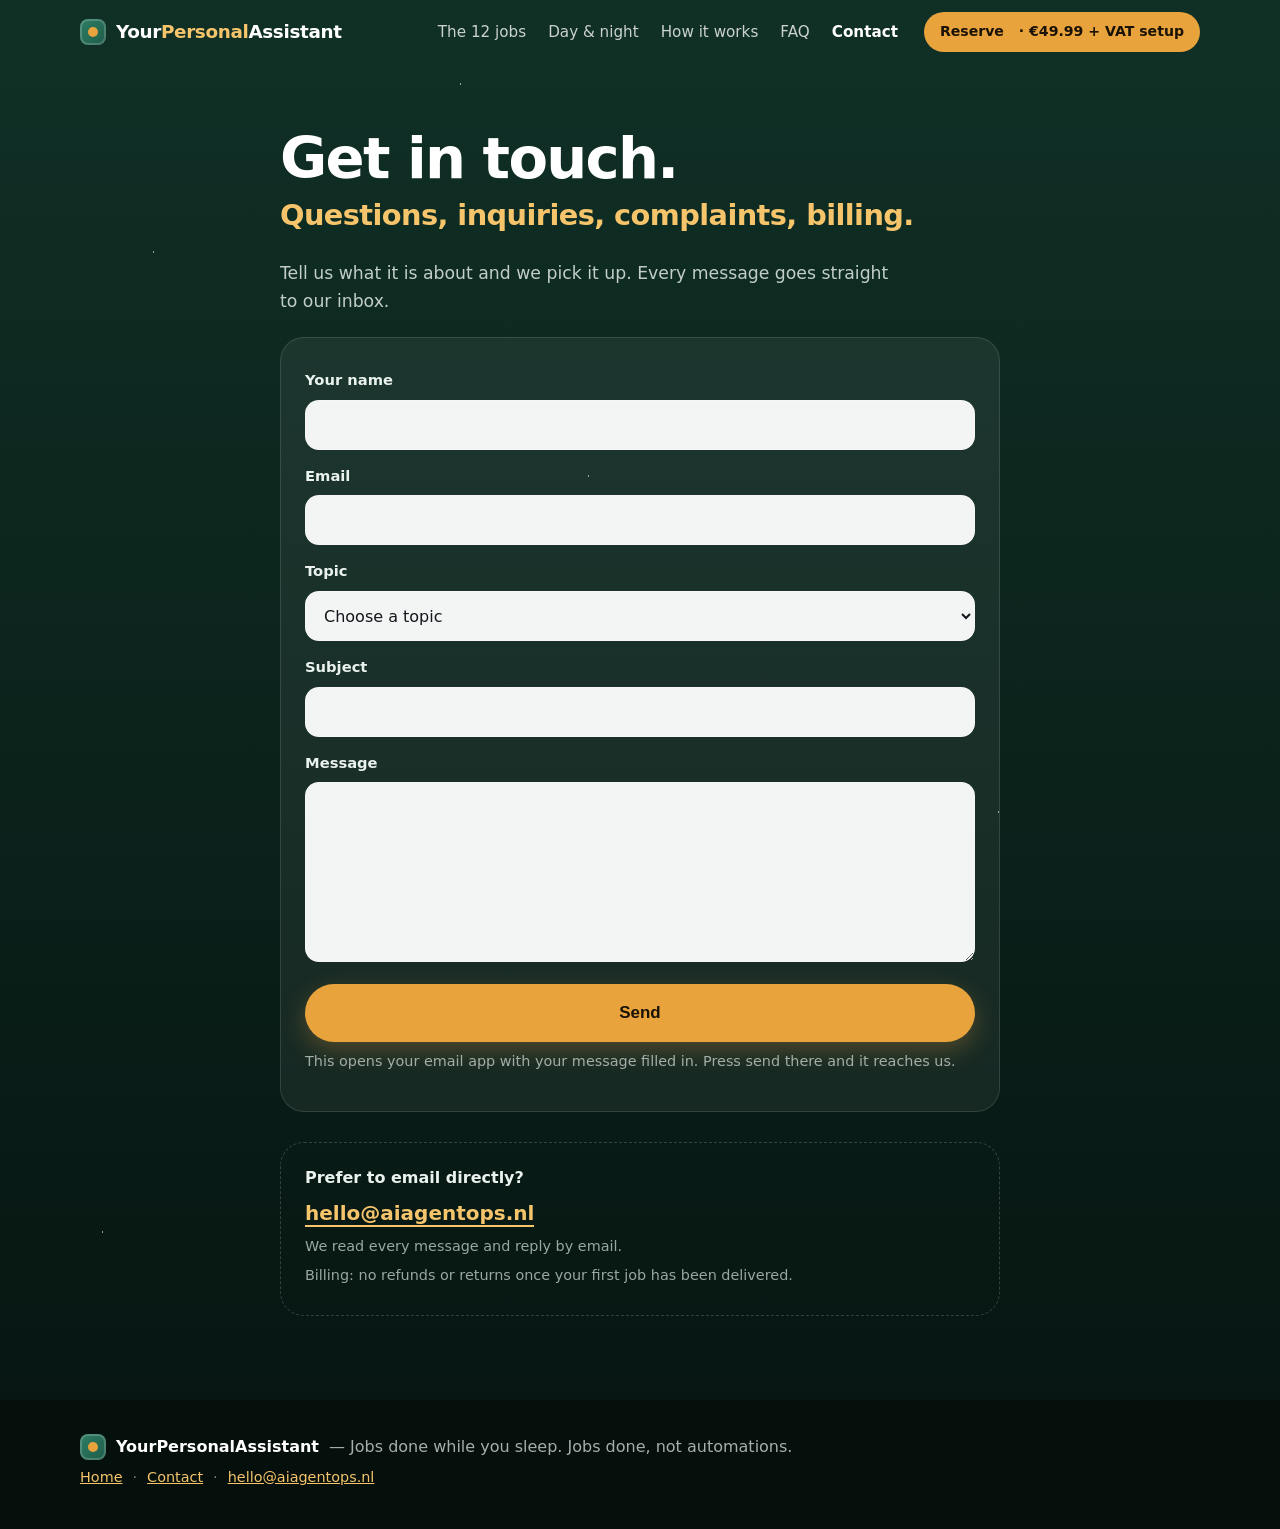
==== contact.html @ ecfe159b "v6: contact page" ====
<!doctype html>
<html lang="en">
<head>
<meta charset="utf-8">
<meta name="viewport" content="width=device-width, initial-scale=1, viewport-fit=cover">
<title>Contact — YourPersonalAssistant</title>
<meta name="description" content="Contact Your Personal Assistant: questions, inquiries, complaints or billing. Send us a message or email hello@aiagentops.nl.">
<meta name="theme-color" content="#0b1f19">
<meta property="og:type" content="website">
<meta property="og:url" content="https://myownagent.aiagentops.nl/contact">
<meta property="og:title" content="Contact — YourPersonalAssistant">
<meta property="og:description" content="Questions, inquiries, complaints or billing: send us a message and we reply by email.">
<meta property="og:image" content="https://myownagent.aiagentops.nl/og.png">
<meta property="og:image:width" content="1200">
<meta property="og:image:height" content="630">
<meta name="twitter:card" content="summary_large_image">
<meta name="twitter:title" content="Contact — YourPersonalAssistant">
<meta name="twitter:image" content="https://myownagent.aiagentops.nl/og.png">
<link rel="icon" href="data:image/svg+xml,%3Csvg xmlns='http://www.w3.org/2000/svg' viewBox='0 0 32 32'%3E%3Crect width='32' height='32' rx='9' fill='%231f5c4a'/%3E%3Ccircle cx='16' cy='16' r='6' fill='%23e8a33d'/%3E%3C/svg%3E">
<link rel="stylesheet" href="styles.css">
</head>
<body class="page-contact">
<a class="skip" href="#main">Skip to content</a>
<header class="nav solid" id="nav">
  <div class="wrap nav-in">
    <a class="logo" href="/" aria-label="YourPersonalAssistant home"><span class="mark" aria-hidden="true"></span><span class="wm">Your<span class="wm-p">Personal</span>Assistant</span></a>
    <nav aria-label="Sections">
      <a href="/#does">The 12 jobs</a>
      <a href="/#day">Day &amp; night</a>
      <a href="/#how">How it works</a>
      <a href="/#faq">FAQ</a>
      <a href="/contact" aria-current="page">Contact</a>
    </nav>
    <a class="btn btn-sm" href="/#join">Reserve<span class="long">&nbsp;· €49.99 + VAT setup</span></a>
  </div>
</header>

<main id="main">
<section id="contact" class="sec join contact-sec">
  <div class="stars" aria-hidden="true"></div>
  <div class="wrap narrow">
    <h1 class="reveal">Get in touch.<br><span>Questions, inquiries, complaints, billing.</span></h1>
    <p class="lead-c reveal">Tell us what it is about and we pick it up. Every message goes straight to our inbox.</p>
    <form id="cf" class="form reveal" action="mailto:hello@aiagentops.nl" method="post" enctype="text/plain" novalidate>
      <label for="c-name">Your name</label>
      <input id="c-name" name="name" autocomplete="name" required aria-describedby="e-name">
      <p class="err" id="e-name" role="alert"></p>
      <label for="c-mail">Email</label>
      <input id="c-mail" name="email" type="email" autocomplete="email" inputmode="email" required aria-describedby="e-mail">
      <p class="err" id="e-mail" role="alert"></p>
      <label for="c-topic">Topic</label>
      <select id="c-topic" name="topic" required aria-describedby="e-topic">
        <option value="">Choose a topic</option>
        <option>Question</option>
        <option>Inquiry</option>
        <option>Complaint</option>
        <option>Billing</option>
        <option>Other</option>
      </select>
      <p class="err" id="e-topic" role="alert"></p>
      <label for="c-subj">Subject</label>
      <input id="c-subj" name="subject" maxlength="120" required aria-describedby="e-subj">
      <p class="err" id="e-subj" role="alert"></p>
      <label for="c-msg">Message</label>
      <textarea id="c-msg" name="message" rows="6" required aria-describedby="e-msg"></textarea>
      <p class="err" id="e-msg" role="alert"></p>
      <button class="btn btn-big" type="submit">Send</button>
      <p class="small">This opens your email app with your message filled in. Press send there and it reaches us.</p>
    </form>
    <div class="direct reveal">
      <p><strong>Prefer to email directly?</strong></p>
      <p class="direct-mail"><a href="mailto:hello@aiagentops.nl">hello@aiagentops.nl</a></p>
      <p class="small">We read every message and reply by email.</p>
      <p class="small">Billing: no refunds or returns once your first job has been delivered.</p>
    </div>
  </div>
</section>
</main>

<footer class="foot">
  <div class="wrap foot-in">
    <p><span class="mark" aria-hidden="true"></span><strong>YourPersonalAssistant</strong> — Jobs done while you sleep. Jobs done, not automations.</p>
    <p class="small"><a href="/">Home</a> · <a href="/contact">Contact</a> · <a href="mailto:hello@aiagentops.nl">hello@aiagentops.nl</a></p>
  </div>
</footer>
<script src="script.js"></script>
<script src="contact.js"></script>
</body>
</html>
---- styles.css ----
:root{
  --night:#0b1f19; --night2:#103026; --ink:#14161c; --ink2:#454b57; --mut:#6b7280; --bg:#fbfaf7; --card:#fff; --line:#e7e3da;
  --brand:#1f5c4a; --brand2:#2f7d64; --wa:#25d366; --accent:#e8a33d; --accent2:#f5c46b; --alt:#f3f0e8;
  --r:20px; --sh:0 1px 2px rgba(20,22,28,.05),0 10px 30px rgba(20,22,28,.08);
}
*{box-sizing:border-box}
html{scroll-behavior:smooth;-webkit-text-size-adjust:100%}
body{margin:0;font:16px/1.6 ui-sans-serif,system-ui,-apple-system,"Segoe UI",Roboto,"Helvetica Neue",Arial,sans-serif;color:var(--ink);background:var(--bg);overflow-x:hidden}
h1,h2,h3{line-height:1.08;letter-spacing:-.03em;margin:0 0 .5em}
h2{font-size:clamp(1.9rem,6vw,3.4rem);font-weight:850;max-width:20ch}
h3{font-size:1.15rem;font-weight:750;letter-spacing:-.01em}
p{margin:0 0 1em}
a{color:var(--brand)}
:focus-visible{outline:3px solid var(--accent);outline-offset:3px;border-radius:6px}
.wrap{max-width:1160px;margin:0 auto;padding:0 20px}
.narrow{max-width:760px}
.skip{position:absolute;left:-999px;top:0;background:var(--ink);color:#fff;padding:8px 12px;z-index:99}
.skip:focus{left:8px;top:8px}

/* nav */
.nav{position:fixed;inset:0 0 auto 0;z-index:30;transition:background .3s,border-color .3s;border-bottom:1px solid transparent}
.nav.solid{background:rgba(11,31,25,.88);backdrop-filter:saturate(1.4) blur(12px);border-bottom-color:rgba(255,255,255,.08)}
.nav-in{display:flex;align-items:center;gap:16px;height:64px}
.logo{display:flex;align-items:center;gap:10px;font-weight:850;font-size:1.15rem;color:#fff;text-decoration:none;letter-spacing:-.02em}
.mark{display:inline-block;width:26px;height:26px;border-radius:8px;background:linear-gradient(135deg,var(--brand2),var(--brand));position:relative;box-shadow:inset 0 0 0 2px rgba(255,255,255,.18);flex:none}
.mark::after{content:"";position:absolute;inset:8px;border-radius:50%;background:var(--accent)}
.nav nav{display:none;margin-left:auto;gap:22px}
.nav nav a{color:rgba(255,255,255,.78);text-decoration:none;font-size:.95rem}
.nav nav a:hover{color:#fff}
.nav .btn-sm{margin-left:auto}
@media(min-width:900px){.nav nav{display:flex}.nav .btn-sm{margin-left:10px}}

/* buttons */
.btn{display:inline-flex;align-items:center;justify-content:center;gap:10px;min-height:50px;padding:0 24px;border-radius:999px;background:var(--accent);color:#1b1206;font-weight:800;text-decoration:none;border:0;font-size:1rem;cursor:pointer;transition:transform .15s,box-shadow .2s,background .2s;box-shadow:0 8px 24px rgba(232,163,61,.28)}
.btn:hover{background:var(--accent2);transform:translateY(-2px)}
.btn-big{min-height:58px;padding:0 30px;font-size:1.06rem}
.btn-sm{min-height:40px;padding:0 16px;font-size:.88rem;box-shadow:none;white-space:nowrap}
.btn-ghost{background:transparent;color:#fff;box-shadow:inset 0 0 0 1.5px rgba(255,255,255,.55)}
.btn-ghost:hover{background:rgba(255,255,255,.1)}
.play{width:0;height:0;border-left:10px solid currentColor;border-top:6px solid transparent;border-bottom:6px solid transparent}

/* hero */
.hero{position:relative;overflow:hidden;color:#eaf2ee;padding:108px 0 70px;min-height:100svh;display:flex;align-items:center;
  background:radial-gradient(900px 600px at 80% 10%,rgba(37,211,102,.16),transparent 60%),radial-gradient(800px 500px at 0% 100%,rgba(232,163,61,.14),transparent 60%),linear-gradient(180deg,#071612 0%,var(--night) 55%,var(--night2) 100%)}
.stars{position:absolute;inset:0;pointer-events:none;opacity:.55;
  background-image:radial-gradient(1.4px 1.4px at 12% 18%,#fff 50%,transparent 51%),radial-gradient(1px 1px at 28% 72%,#fff 50%,transparent 51%),radial-gradient(1.2px 1.2px at 46% 34%,#fff 50%,transparent 51%),radial-gradient(1px 1px at 63% 12%,#fff 50%,transparent 51%),radial-gradient(1.5px 1.5px at 78% 58%,#fff 50%,transparent 51%),radial-gradient(1px 1px at 90% 26%,#fff 50%,transparent 51%),radial-gradient(1.2px 1.2px at 8% 88%,#fff 50%,transparent 51%),radial-gradient(1px 1px at 55% 90%,#fff 50%,transparent 51%),radial-gradient(1.3px 1.3px at 36% 6%,#fff 50%,transparent 51%),radial-gradient(1px 1px at 70% 82%,#fff 50%,transparent 51%);
  animation:twinkle 6s ease-in-out infinite alternate}
@keyframes twinkle{from{opacity:.35}to{opacity:.7}}
.hero-in{position:relative;display:grid;gap:44px;align-items:center;width:100%}
@media(min-width:960px){.hero-in{grid-template-columns:1.15fr .85fr;gap:56px}}
.eyebrow{display:inline-flex;align-items:center;gap:10px;font-size:.82rem;font-weight:700;letter-spacing:.12em;text-transform:uppercase;color:var(--accent2);margin-bottom:18px}
.pulse{width:9px;height:9px;border-radius:50%;background:var(--wa);box-shadow:0 0 0 0 rgba(37,211,102,.6);animation:pulse 2s infinite}
@keyframes pulse{0%{box-shadow:0 0 0 0 rgba(37,211,102,.6)}70%{box-shadow:0 0 0 12px rgba(37,211,102,0)}100%{box-shadow:0 0 0 0 rgba(37,211,102,0)}}
.hero h1{font-size:clamp(2.4rem,8.4vw,4.4rem);font-weight:900;color:#fff;max-width:15ch;margin-bottom:22px}
.nav .btn-sm .long{display:none}@media(min-width:560px){.nav .btn-sm .long{display:inline}}
.hl{color:var(--wa)}
.hl2{color:var(--accent2);font-style:italic}
.lede{font-size:clamp(1.05rem,2.4vw,1.25rem);color:rgba(234,242,238,.86);max-width:44ch}
.cta-row{display:flex;flex-wrap:wrap;gap:12px;margin:26px 0 14px}
.fine{font-size:.9rem;color:rgba(234,242,238,.62)}
.scroll-cue{position:absolute;left:50%;bottom:18px;transform:translateX(-50%);width:26px;height:42px;border-radius:14px;border:2px solid rgba(255,255,255,.4)}
.scroll-cue span{position:absolute;left:50%;top:8px;width:4px;height:8px;margin-left:-2px;border-radius:2px;background:#fff;animation:cue 1.8s infinite}
@keyframes cue{0%{opacity:0;transform:translateY(0)}40%{opacity:1}100%{opacity:0;transform:translateY(12px)}}
@media(max-width:959px){.scroll-cue{display:none}}

/* phone */
.hero-phone{display:flex;flex-direction:column;align-items:center}
.phone{position:relative;width:min(340px,88vw);border-radius:44px;padding:14px;background:linear-gradient(160deg,#1d2a26,#0d1512);box-shadow:0 30px 80px rgba(0,0,0,.55),inset 0 0 0 1.5px rgba(255,255,255,.12);transform:rotate(-2deg)}
.notch{position:absolute;top:22px;left:50%;width:90px;height:22px;margin-left:-45px;border-radius:12px;background:#05090a;z-index:2}
.ph-head{display:flex;align-items:center;gap:10px;padding:44px 14px 12px;background:#0f3b30;border-radius:32px 32px 0 0;color:#fff}
.av{width:34px;height:34px;border-radius:50%;background:linear-gradient(135deg,var(--brand2),var(--brand));position:relative;flex:none}
.av::after{content:"";position:absolute;inset:11px;border-radius:50%;background:var(--accent)}
.who{display:flex;flex-direction:column;line-height:1.2;font-size:.95rem}
.who small{color:#9fe3bf;font-size:.75rem}
.ph-time{margin-left:auto;font-size:.75rem;color:rgba(255,255,255,.7)}
.chat{height:380px;overflow:hidden;display:flex;flex-direction:column;gap:8px;padding:14px 12px;background:#e9e2d6;background-image:radial-gradient(rgba(0,0,0,.035) 1px,transparent 1px);background-size:14px 14px}
.day-chip{align-self:center;font-size:.7rem;background:#fff;color:#55606a;border-radius:8px;padding:2px 10px;box-shadow:0 1px 1px rgba(0,0,0,.08)}
.msg{max-width:86%;padding:8px 11px;border-radius:12px;font-size:.86rem;line-height:1.42;color:#111b21;box-shadow:0 1px 1px rgba(0,0,0,.1)}
.msg.in{align-self:flex-start;background:#fff;border-top-left-radius:4px}
.msg.out{align-self:flex-end;background:#d9fdd3;border-top-right-radius:4px}
.typing{align-self:flex-start;background:#fff;border-radius:12px;padding:10px 12px;display:flex;gap:4px}
.typing i{width:6px;height:6px;border-radius:50%;background:#8a949b;animation:dot 1s infinite}
.typing i:nth-child(2){animation-delay:.15s}.typing i:nth-child(3){animation-delay:.3s}
@keyframes dot{0%,100%{opacity:.3;transform:translateY(0)}50%{opacity:1;transform:translateY(-3px)}}
.js [data-s]{opacity:0;transform:translateY(8px) scale(.98);transition:opacity .35s,transform .35s}
.js [data-s].on{opacity:1;transform:none}
.js .typing[data-s]:not(.on){display:none}
.ph-bar{display:flex;align-items:center;gap:10px;padding:10px 12px 16px;background:#f0ebe3;border-radius:0 0 32px 32px}
.ph-bar span{flex:1;background:#fff;border-radius:20px;padding:7px 14px;font-size:.8rem;color:#8a949b}
.ph-bar i{width:34px;height:34px;border-radius:50%;background:var(--wa)}
.dram{margin-top:16px;font-size:.78rem;letter-spacing:.06em;text-transform:uppercase;color:rgba(234,242,238,.55)}

/* sections */
.sec{padding:84px 0}
.kicker{font-size:.8rem;text-transform:uppercase;letter-spacing:.14em;font-weight:800;color:var(--brand2);margin-bottom:10px}
.sub{color:var(--ink2);max-width:60ch;font-size:1.05rem}
.dram-inline{display:inline-block;margin-left:4px;font-size:.78rem;letter-spacing:.06em;text-transform:uppercase;color:var(--mut)}

/* film */
.film{background:var(--night2);color:#eaf2ee;padding-top:64px}
.film .kicker{color:var(--accent2)}
.film h2{color:#fff}
.vid-frame{margin-top:22px;border-radius:24px;overflow:hidden;box-shadow:0 30px 80px rgba(0,0,0,.45);background:#06110d;aspect-ratio:16/9;outline:1px solid rgba(255,255,255,.08)}
.vid-frame video{display:block;width:100%;height:100%;object-fit:cover;background:#06110d}
.note{color:rgba(234,242,238,.6);margin-top:14px;font-size:.92rem}

/* day & night */
.day{background:linear-gradient(180deg,#fff8ea 0%,#fbfaf7 30%,#e8eef4 70%,#0e1d2b 100%);padding-bottom:110px}
.clock{list-style:none;margin:40px 0 0;padding:0;display:grid;gap:18px}
@media(min-width:720px){.clock{grid-template-columns:1fr 1fr}}
@media(min-width:1080px){.clock{grid-template-columns:repeat(4,1fr)}}
.slot{position:relative;border-radius:var(--r);padding:24px 22px 22px;box-shadow:var(--sh);overflow:hidden}
.slot h3{font-size:1.22rem}
.slot p{font-size:.96rem}
.slot .t{display:flex;align-items:center;gap:10px;margin-bottom:12px}
.slot time{font-size:2.2rem;font-weight:900;letter-spacing:-.04em;font-variant-numeric:tabular-nums}
.slot .you{font-size:.82rem;text-transform:uppercase;letter-spacing:.08em;font-weight:700;margin-bottom:8px;opacity:.7}
.bub{margin-top:14px;padding:10px 12px;border-radius:12px;border-top-left-radius:4px;font-size:.9rem;line-height:1.4;background:#fff;color:#111b21;box-shadow:0 1px 2px rgba(0,0,0,.1)}
.s7{background:linear-gradient(160deg,#fff4d9,#ffe2a8);color:#3a2706}
.s13{background:linear-gradient(160deg,#e3f6ff,#bfe3f7);color:#0d2c3d}
.s23{background:linear-gradient(160deg,#4a3a78,#24224a);color:#efeafc}
.s3{background:linear-gradient(160deg,#122238,#060d18);color:#dfe8f5}
.s3 .bub,.s23 .bub{background:#d9fdd3}
.ico{width:30px;height:30px;border-radius:50%;flex:none}
.ico.sun{background:radial-gradient(circle,#ffcf5a 55%,rgba(255,207,90,.25) 56%);box-shadow:0 0 18px #ffcf5a}
.ico.noon{background:#ffdf6e;box-shadow:0 0 0 5px rgba(255,223,110,.35)}
.ico.eve{background:radial-gradient(circle at 35% 35%,#ffd7a1,#e8a33d)}
.ico.moon{background:#e9eef8;box-shadow:inset -9px -3px 0 0 #9aaacb}

/* bands */
.bands .band{padding:96px 0}
.band .num{font-size:.85rem;font-weight:800;letter-spacing:.2em;opacity:.6;margin-bottom:12px}
.band h2{font-size:clamp(2.3rem,8vw,5rem);font-weight:900;max-width:none;margin-bottom:20px}
.band p{font-size:clamp(1.02rem,2.2vw,1.22rem);max-width:52ch;opacity:.86}
.b1{background:#0e1d2b;color:#fff}.b1 h2 span{color:var(--wa)}
.b2{background:var(--accent);color:#1b1206}.b2 h2 span{color:#fff}
.b3{background:#f3f0e8;color:var(--ink)}.b3 h2 span{color:var(--brand2)}
.b4{background:var(--brand);color:#fff}.b4 h2 span{color:var(--accent2)}
@media(min-width:900px){.b2 .wrap,.b4 .wrap{text-align:right}.b2 p,.b4 p,.b2 h2,.b4 h2{margin-left:auto}}

/* does */
.grid{display:grid;gap:16px;margin-top:34px}
@media(min-width:640px){.grid{grid-template-columns:1fr 1fr}}
@media(min-width:1000px){.grid{grid-template-columns:repeat(3,1fr)}}
.card{background:var(--card);border:1px solid var(--line);border-radius:var(--r);padding:24px;box-shadow:var(--sh);transition:transform .2s,box-shadow .2s}
.card:hover{transform:translateY(-4px);box-shadow:0 16px 40px rgba(20,22,28,.12)}
.ci{display:inline-grid;place-items:center;width:48px;height:48px;border-radius:14px;background:#eef4f0;font-size:1.5rem;margin-bottom:14px}
.card p{color:var(--ink2);margin:0}

/* how */
.how{background:var(--alt)}
.steps{list-style:none;margin:34px 0 0;padding:0;display:grid;gap:16px;counter-reset:s}
@media(min-width:800px){.steps{grid-template-columns:repeat(3,1fr)}}
.steps li{background:#fff;border-radius:var(--r);padding:26px;box-shadow:var(--sh)}
.sn{display:inline-grid;place-items:center;width:44px;height:44px;border-radius:50%;background:var(--brand);color:#fff;font-weight:900;margin-bottom:14px}
.steps p{color:var(--ink2);margin:0}

/* price */
.price{background:radial-gradient(700px 400px at 50% 0%,rgba(232,163,61,.18),transparent 70%),var(--bg)}
.tier{max-width:640px;margin:0 auto;text-align:center;background:var(--night);color:#eaf2ee;border-radius:28px;padding:44px 28px;box-shadow:0 30px 80px rgba(11,31,25,.35)}
.tier .kicker{color:var(--accent2)}
.tier h2{color:#fff;margin-left:auto;margin-right:auto}
.amount{font-size:1.1rem;color:rgba(234,242,238,.8);margin:10px 0 22px}
.amount span{display:block;font-size:clamp(3.6rem,13vw,5.4rem);font-weight:900;letter-spacing:-.05em;color:#fff;line-height:1}
.amount em{font-style:normal;font-weight:800;color:var(--accent2)}
.tier ul{list-style:none;padding:0;margin:0 auto 28px;max-width:440px;text-align:left}
.tier li{padding:9px 0 9px 30px;position:relative;border-bottom:1px solid rgba(255,255,255,.08)}
.tier li::before{content:"✓";position:absolute;left:0;color:var(--wa);font-weight:900}

/* faq */
details{border-bottom:1px solid var(--line);padding:16px 0}
summary{cursor:pointer;font-weight:750;font-size:1.06rem;list-style:none;display:flex;justify-content:space-between;gap:16px}
summary::-webkit-details-marker{display:none}
summary::after{content:"+";font-size:1.4rem;line-height:1;color:var(--brand2);transition:transform .2s}
details[open] summary::after{transform:rotate(45deg)}
details p{color:var(--ink2);margin:12px 0 0}

/* join */
.join{position:relative;overflow:hidden;background:linear-gradient(180deg,var(--night2),#071612);color:#eaf2ee}
.join h2{color:#fff;max-width:none}
.join h2 span{display:block;font-size:.55em;color:var(--accent2);font-weight:750;margin-top:10px;letter-spacing:-.02em}
.steps-pay{padding-left:20px;margin:22px 0 10px}
.steps-pay li{margin-bottom:8px}
.small{font-size:.9rem;color:rgba(234,242,238,.65)}
.join a{color:var(--accent2)}
.form{position:relative;display:grid;gap:8px;margin-top:22px;background:rgba(255,255,255,.06);border:1px solid rgba(255,255,255,.12);border-radius:24px;padding:24px}
.form label{font-weight:700;font-size:.92rem;margin-top:6px}
.form input,.form select{width:100%;min-height:50px;border-radius:14px;border:1.5px solid rgba(255,255,255,.2);background:rgba(255,255,255,.95);color:var(--ink);padding:0 14px;font:inherit}
.form input:focus,.form select:focus{border-color:var(--accent);outline:none;box-shadow:0 0 0 3px rgba(232,163,61,.35)}
.form .btn{margin-top:14px;width:100%}

/* footer */
.foot{background:#050f0c;color:rgba(234,242,238,.7);padding:34px 0}
.foot-in p{margin:0 0 6px;display:flex;align-items:center;gap:10px;flex-wrap:wrap}
.foot strong{color:#fff}
.foot .small{color:rgba(234,242,238,.5)}

/* reveal */
.js .reveal{opacity:0;transform:translateY(26px);transition:opacity .7s ease,transform .7s cubic-bezier(.2,.7,.2,1)}
.js .reveal.in{opacity:1;transform:none}
@media(prefers-reduced-motion:reduce){*{animation:none!important;transition:none!important}.js .reveal,.js [data-s]{opacity:1!important;transform:none!important}.js .typing[data-s]{display:none}}

.ci svg{width:26px;height:26px;fill:none;stroke:var(--brand);stroke-width:1.8;stroke-linecap:round;stroke-linejoin:round}
.btn{text-align:center;line-height:1.25}
.btn-big{padding:10px 30px}

/* v2: 12 jobs */
.job{position:relative;display:flex;flex-direction:column;gap:10px}
.job h3{margin:0;font-size:1.15rem}
.jn{font-size:.85rem;font-weight:900;letter-spacing:.12em;color:var(--brand2)}
.job .why{margin-top:auto;padding-top:12px;border-top:1px dashed var(--line);font-size:.9rem;color:var(--mut)}
.job .why b{color:var(--ink);font-weight:750}
.bundles{margin-top:34px;background:var(--alt);border-radius:var(--r);padding:24px 26px}
.bundles h3{margin-bottom:10px}
.bundles ul{margin:0;padding-left:20px;color:var(--ink2)}
.bundles li{margin:6px 0}
.amount em+em{color:var(--accent2)}

/* v3 price hero */
.hero-price{display:inline-flex;flex-wrap:wrap;align-items:baseline;gap:6px 8px;margin:4px 0 12px;padding:10px 18px;border-radius:16px;background:rgba(232,163,61,.12);box-shadow:inset 0 0 0 1.5px rgba(245,196,107,.45);color:rgba(234,242,238,.85);font-size:1rem}
.hero-price b{font-size:1.6rem;font-weight:900;letter-spacing:-.03em;color:#fff}
.hero-price span{font-weight:700;color:var(--accent2)}
.hero-price i{font-style:normal;color:rgba(234,242,238,.5);padding:0 2px}
.tier{max-width:820px}
.pp{display:grid;grid-template-columns:1fr;gap:12px;align-items:center;margin:18px 0 10px}
@media(min-width:640px){.pp{grid-template-columns:1fr auto 1fr}}
.pp-box{background:rgba(255,255,255,.06);border-radius:22px;padding:22px 16px;box-shadow:inset 0 0 0 1px rgba(255,255,255,.12)}
.pp-hl{background:linear-gradient(160deg,rgba(232,163,61,.22),rgba(232,163,61,.08));box-shadow:inset 0 0 0 2px var(--accent2)}
.pp p{margin:0}
.pp-l{font-size:.8rem;text-transform:uppercase;letter-spacing:.14em;font-weight:800;color:rgba(234,242,238,.7)}
.pp-n{font-size:clamp(3.2rem,13vw,4.8rem);font-weight:900;letter-spacing:-.05em;color:#fff;line-height:1.05;margin:6px 0 4px!important}
.pp-n small{font-size:.32em;letter-spacing:0;font-weight:800;color:var(--accent2);margin-left:4px}
.pp-v{font-weight:700;color:var(--accent2)}
.pp-then{font-weight:800;color:rgba(234,242,238,.6);text-transform:uppercase;letter-spacing:.14em;font-size:.8rem}
.pp-sum{font-size:1.15rem;font-weight:800;color:#fff;margin:14px 0 24px}
.pp-cols{display:grid;grid-template-columns:1fr;gap:8px 28px;text-align:left;margin-bottom:26px}
@media(min-width:720px){.pp-cols{grid-template-columns:1fr 1fr}}
.pp-cols h3{color:var(--accent2);font-size:1rem;margin:10px 0 4px}
.pp-cols ul{margin:0;max-width:none}
.hero-price .nw{white-space:nowrap}
@media(max-width:420px){.hero-price{font-size:.9rem;padding:9px 14px}.hero-price b{font-size:1.3rem}}
.tier .btn-big{padding:10px 26px;font-size:1rem}

/* v4 brand: YourPersonalAssistant + tagline */
.wm{white-space:nowrap}
.wm .wm-p{color:var(--accent2)}
.logo{font-size:clamp(.98rem,4.2vw,1.15rem)}
.brandline{display:flex;flex-direction:column;gap:4px;margin:0 0 18px}
.brandline .bl-name{font-weight:900;font-size:clamp(1.5rem,6.6vw,2.3rem);letter-spacing:-.03em;color:#fff;line-height:1.05}
.brandline .bl-tag{font-size:clamp(1.05rem,4.4vw,1.35rem);font-weight:700;font-style:italic;color:var(--wa)}
@media(max-width:380px){.nav .logo .mark{width:22px;height:22px}.nav .logo{gap:7px}}

/* contact page */
.contact-sec{padding-top:128px;min-height:80vh}
.contact-sec h1{color:#fff;font-size:clamp(2.2rem,7vw,3.6rem);font-weight:900}
.contact-sec h1 span{display:block;font-size:.5em;color:var(--accent2);font-weight:750;margin-top:10px;letter-spacing:-.02em}
.lead-c{font-size:1.08rem;color:rgba(234,242,238,.82);max-width:56ch}
.form textarea{width:100%;min-height:150px;border-radius:14px;border:1.5px solid rgba(255,255,255,.2);background:rgba(255,255,255,.95);color:var(--ink);padding:12px 14px;font:inherit;resize:vertical}
.form textarea:focus{border-color:var(--accent);outline:none;box-shadow:0 0 0 3px rgba(232,163,61,.35)}
.form [aria-invalid="true"]{border-color:#ff8a7a;box-shadow:0 0 0 3px rgba(255,138,122,.25)}
.form .err{margin:0;min-height:0;font-size:.86rem;color:#ffb3a8}
.form .err:empty{display:none}
.direct{margin-top:30px;padding:22px 24px;border-radius:24px;border:1px dashed rgba(255,255,255,.18)}
.direct p{margin:0 0 6px}
.direct-mail{font-size:1.25rem;font-weight:800}
.direct-mail a{text-decoration:none;border-bottom:2px solid currentColor}
.foot a{color:var(--accent2)}
.nav nav a[aria-current="page"]{color:#fff;font-weight:700}
.pp-refund{margin-top:4px}
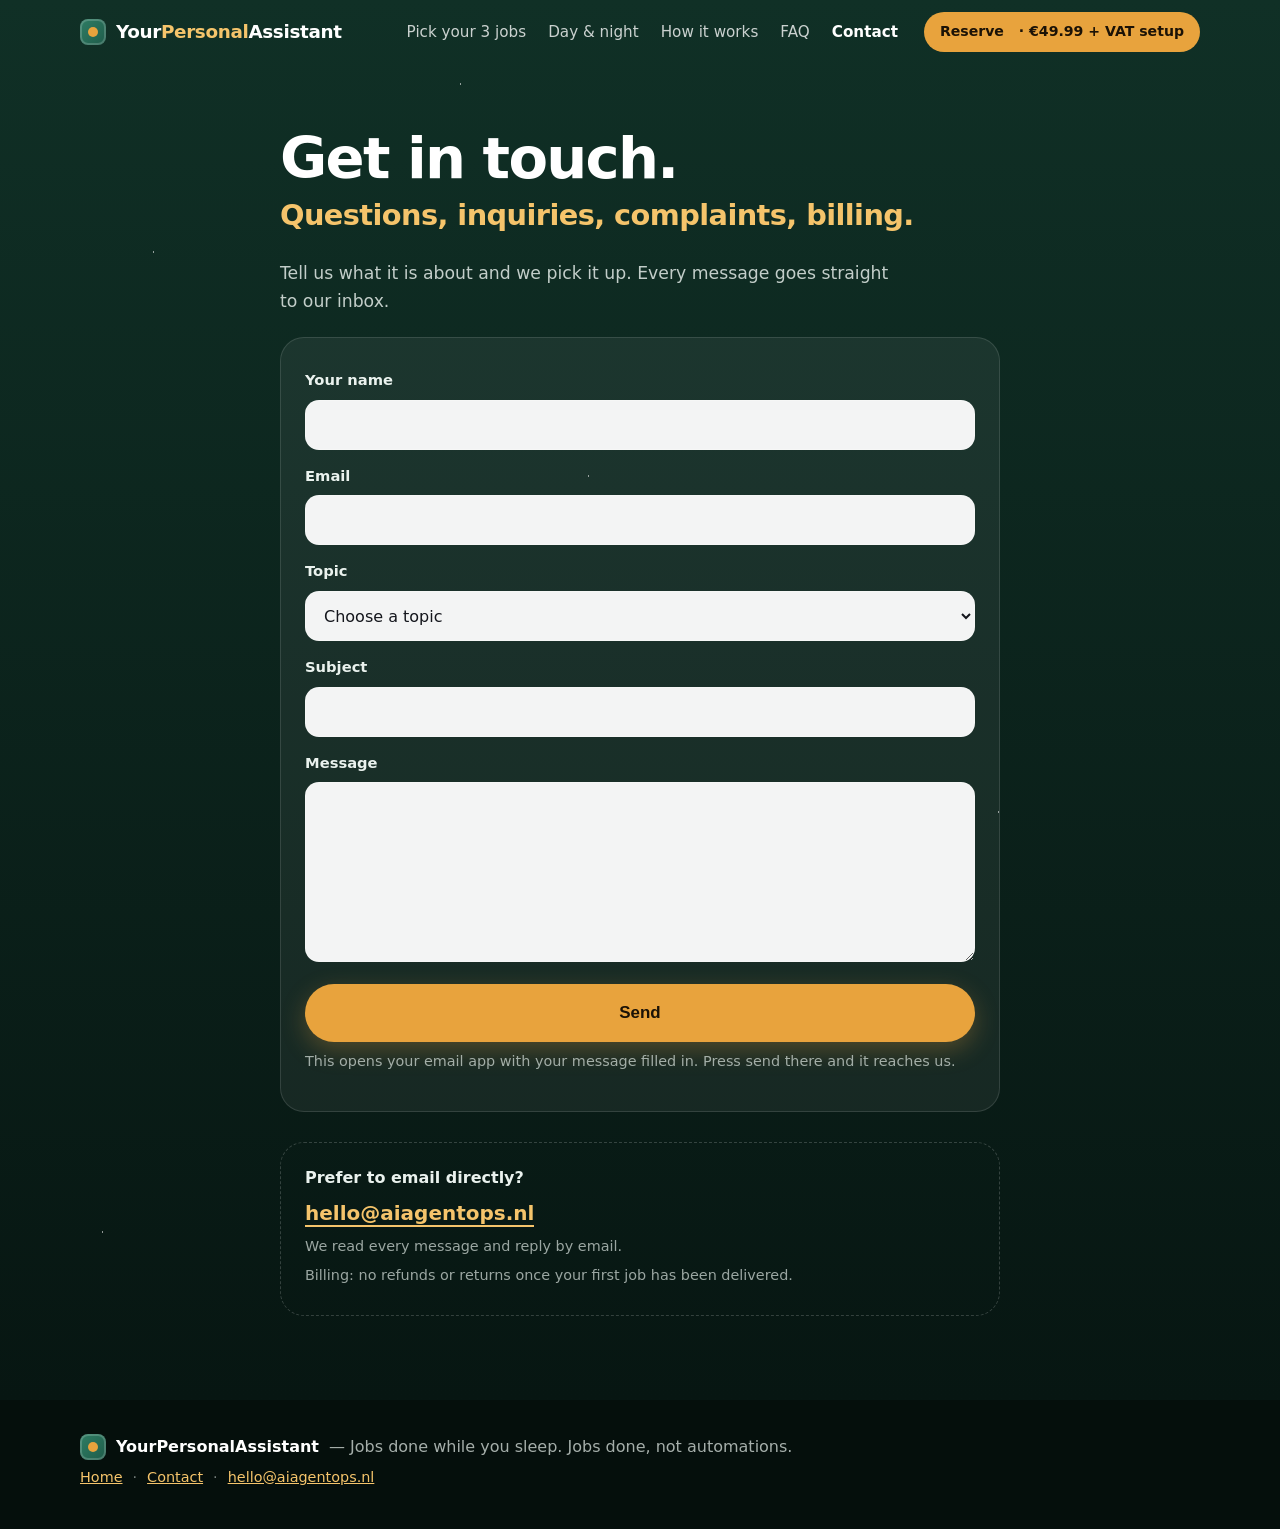
==== commit 4f990590: "v6: contact page nav label matches home (Pick your 3 jobs)" ====
--- a/contact.html
+++ b/contact.html
@@ -25,7 +25,7 @@
   <div class="wrap nav-in">
     <a class="logo" href="/" aria-label="YourPersonalAssistant home"><span class="mark" aria-hidden="true"></span><span class="wm">Your<span class="wm-p">Personal</span>Assistant</span></a>
     <nav aria-label="Sections">
-      <a href="/#does">The 12 jobs</a>
+      <a href="/#does">Pick your 3 jobs</a>
       <a href="/#day">Day &amp; night</a>
       <a href="/#how">How it works</a>
       <a href="/#faq">FAQ</a>
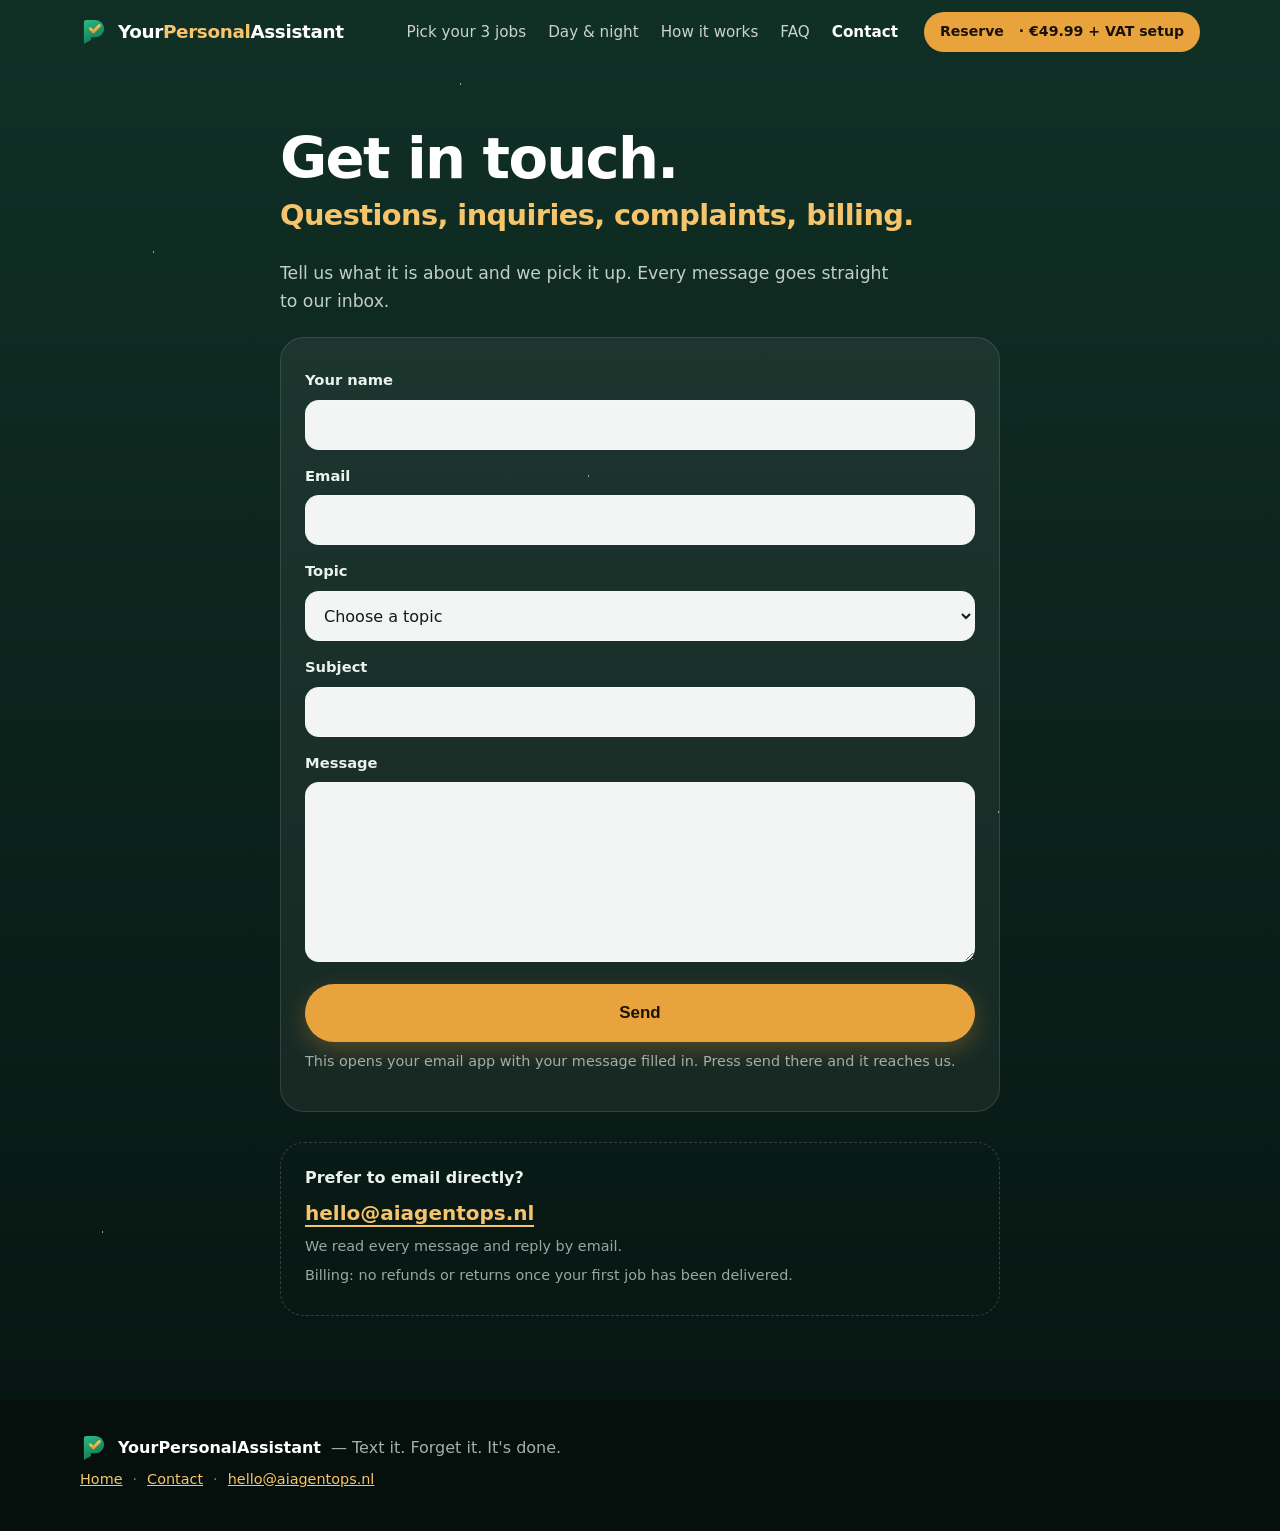
==== commit 77f4eb46: "v8: tagline "Text it. Forget it. It's done.", logo C (chat-bubble P with check), favicon set, new og" ====
--- a/contact.html
+++ b/contact.html
@@ -15,8 +15,13 @@
 <meta property="og:image:height" content="630">
 <meta name="twitter:card" content="summary_large_image">
 <meta name="twitter:title" content="Contact — YourPersonalAssistant">
+<meta name="twitter:description" content="Questions, inquiries, complaints or billing: send us a message and we reply by email.">
 <meta name="twitter:image" content="https://myownagent.aiagentops.nl/og.png">
-<link rel="icon" href="data:image/svg+xml,%3Csvg xmlns='http://www.w3.org/2000/svg' viewBox='0 0 32 32'%3E%3Crect width='32' height='32' rx='9' fill='%231f5c4a'/%3E%3Ccircle cx='16' cy='16' r='6' fill='%23e8a33d'/%3E%3C/svg%3E">
+<link rel="icon" href="/favicon.svg" type="image/svg+xml">
+<link rel="icon" href="/favicon-32.png" type="image/png" sizes="32x32">
+<link rel="icon" href="/favicon-16.png" type="image/png" sizes="16x16">
+<link rel="icon" href="/favicon.ico" sizes="48x48">
+<link rel="apple-touch-icon" href="/apple-touch-icon.png" sizes="180x180">
 <link rel="stylesheet" href="styles.css">
 </head>
 <body class="page-contact">
@@ -79,7 +84,7 @@
 
 <footer class="foot">
   <div class="wrap foot-in">
-    <p><span class="mark" aria-hidden="true"></span><strong>YourPersonalAssistant</strong> — Jobs done while you sleep. Jobs done, not automations.</p>
+    <p><span class="mark" aria-hidden="true"></span><strong>YourPersonalAssistant</strong> — Text it. Forget it. It's done.</p>
     <p class="small"><a href="/">Home</a> · <a href="/contact">Contact</a> · <a href="mailto:hello@aiagentops.nl">hello@aiagentops.nl</a></p>
   </div>
 </footer>
--- a/styles.css
+++ b/styles.css
@@ -23,8 +23,8 @@
 .nav.solid{background:rgba(11,31,25,.88);backdrop-filter:saturate(1.4) blur(12px);border-bottom-color:rgba(255,255,255,.08)}
 .nav-in{display:flex;align-items:center;gap:16px;height:64px}
 .logo{display:flex;align-items:center;gap:10px;font-weight:850;font-size:1.15rem;color:#fff;text-decoration:none;letter-spacing:-.02em}
-.mark{display:inline-block;width:26px;height:26px;border-radius:8px;background:linear-gradient(135deg,var(--brand2),var(--brand));position:relative;box-shadow:inset 0 0 0 2px rgba(255,255,255,.18);flex:none}
-.mark::after{content:"";position:absolute;inset:8px;border-radius:50%;background:var(--accent)}
+.mark{display:inline-block;width:28px;height:28px;background:url(/logo.svg) center/contain no-repeat;position:relative;flex:none;vertical-align:middle}
+.mark::after{content:none}
 .nav nav{display:none;margin-left:auto;gap:22px}
 .nav nav a{color:rgba(255,255,255,.78);text-decoration:none;font-size:.95rem}
 .nav nav a:hover{color:#fff}
@@ -69,8 +69,8 @@
 .phone{position:relative;width:min(340px,88vw);border-radius:44px;padding:14px;background:linear-gradient(160deg,#1d2a26,#0d1512);box-shadow:0 30px 80px rgba(0,0,0,.55),inset 0 0 0 1.5px rgba(255,255,255,.12);transform:rotate(-2deg)}
 .notch{position:absolute;top:22px;left:50%;width:90px;height:22px;margin-left:-45px;border-radius:12px;background:#05090a;z-index:2}
 .ph-head{display:flex;align-items:center;gap:10px;padding:44px 14px 12px;background:#0f3b30;border-radius:32px 32px 0 0;color:#fff}
-.av{width:34px;height:34px;border-radius:50%;background:linear-gradient(135deg,var(--brand2),var(--brand));position:relative;flex:none}
-.av::after{content:"";position:absolute;inset:11px;border-radius:50%;background:var(--accent)}
+.av{width:34px;height:34px;border-radius:50%;background:#0b1f19 url(/logo.svg) center/70% no-repeat;position:relative;flex:none}
+.av::after{content:none}
 .who{display:flex;flex-direction:column;line-height:1.2;font-size:.95rem}
 .who small{color:#9fe3bf;font-size:.75rem}
 .ph-time{margin-left:auto;font-size:.75rem;color:rgba(255,255,255,.7)}
@@ -268,3 +268,156 @@
 .foot a{color:var(--accent2)}
 .nav nav a[aria-current="page"]{color:#fff;font-weight:700}
 .pp-refund{margin-top:4px}
+
+/* ===== v7: cinematic job circles ===== */
+.cine{position:relative;overflow:hidden;background:#07070f;color:#eef0ff;isolation:isolate}
+.cine-sky{position:absolute;inset:0;z-index:-1;pointer-events:none;
+  background:
+   radial-gradient(1px 1px at 12% 18%,rgba(255,255,255,.55) 50%,transparent 51%),
+   radial-gradient(1px 1px at 72% 9%,rgba(255,255,255,.45) 50%,transparent 51%),
+   radial-gradient(1.5px 1.5px at 38% 42%,rgba(255,255,255,.35) 50%,transparent 51%),
+   radial-gradient(1px 1px at 88% 56%,rgba(255,255,255,.4) 50%,transparent 51%),
+   radial-gradient(1px 1px at 22% 76%,rgba(255,255,255,.35) 50%,transparent 51%),
+   radial-gradient(1.5px 1.5px at 60% 88%,rgba(255,255,255,.3) 50%,transparent 51%),
+   linear-gradient(180deg,#07070f 0%,#0b0a1c 45%,#07070f 100%);
+  background-size:420px 420px,520px 520px,380px 380px,460px 460px,500px 500px,440px 440px,100% 100%}
+.cine-sky span{position:absolute;width:70vmax;height:70vmax;border-radius:50%;filter:blur(70px);opacity:.42;will-change:transform}
+.cine-sky span:nth-child(1){left:-25vmax;top:-20vmax;background:radial-gradient(circle,#7c3aed 0%,transparent 65%);animation:drift1 22s ease-in-out infinite alternate}
+.cine-sky span:nth-child(2){right:-30vmax;top:20%;background:radial-gradient(circle,#0ea5e9 0%,transparent 65%);animation:drift2 26s ease-in-out infinite alternate}
+.cine-sky span:nth-child(3){left:10%;bottom:-35vmax;background:radial-gradient(circle,#f43f5e 0%,transparent 65%);opacity:.3;animation:drift1 30s ease-in-out infinite alternate-reverse}
+@keyframes drift1{to{transform:translate3d(8vmax,6vmax,0) scale(1.08)}}
+@keyframes drift2{to{transform:translate3d(-7vmax,-5vmax,0) scale(1.1)}}
+.cine .kicker{color:#f5c46b}
+.cine h2{color:#fff;max-width:none}
+.cine h2 .gold{background:linear-gradient(90deg,#f5c46b,#ffdf9e 45%,#e8a33d);-webkit-background-clip:text;background-clip:text;color:transparent}
+.cine .sub{color:#c3c6dd;max-width:62ch}
+.cine .sub b{color:#fff}
+.jgrid{list-style:none;margin:40px 0 0;padding:0;display:grid;grid-template-columns:1fr;gap:22px}
+@media(min-width:640px){.jgrid{grid-template-columns:1fr 1fr}}
+@media(min-width:1020px){.jgrid{grid-template-columns:repeat(3,1fr);gap:26px}}
+.jc{position:relative}
+.orbit{all:unset;box-sizing:border-box;display:flex;flex-direction:column;width:100%;cursor:pointer;border-radius:30px;padding:10px 10px 18px;
+  background:linear-gradient(165deg,color-mix(in srgb,var(--c1) 20%,transparent) 0%,rgba(255,255,255,.035) 46%,color-mix(in srgb,var(--c2) 14%,transparent) 100%);
+  border:1px solid color-mix(in srgb,var(--c1) 30%,rgba(255,255,255,.08));
+  box-shadow:0 30px 60px -30px color-mix(in srgb,var(--c2) 60%,transparent),inset 0 1px 0 rgba(255,255,255,.08);
+  transition:transform .35s cubic-bezier(.2,.8,.2,1),box-shadow .35s,border-color .35s;-webkit-tap-highlight-color:transparent}
+.orbit:focus-visible{outline:3px solid var(--c1);outline-offset:4px}
+.orbit:hover{transform:translateY(-6px);border-color:color-mix(in srgb,var(--c1) 60%,transparent);box-shadow:0 40px 80px -30px color-mix(in srgb,var(--c2) 85%,transparent),inset 0 1px 0 rgba(255,255,255,.12)}
+.orbit:active{transform:scale(.975)}
+.dial{position:relative;display:block;width:100%;aspect-ratio:1/1;max-width:400px;margin:0 auto}
+.rays{position:absolute;inset:0;width:100%;height:100%;overflow:visible}
+.ring{fill:none;stroke:color-mix(in srgb,var(--c1) 55%,transparent);stroke-width:.35}
+.ring.r1{stroke-dasharray:1.2 2.2;transform-origin:50px 50px;animation:spin 40s linear infinite}
+.ring.r2{stroke-opacity:.35;stroke-width:.25}
+.sp{fill:var(--c1);opacity:.9;filter:drop-shadow(0 0 1.4px var(--c1));transform-origin:50px 50px;transform-box:view-box}
+.tip{fill:#fff;filter:drop-shadow(0 0 1.6px var(--c1)) drop-shadow(0 0 3px var(--c1))}
+@keyframes spin{to{transform:rotate(360deg)}}
+.orb{position:absolute;left:31%;top:31%;width:38%;height:38%;border-radius:50%;display:grid;place-items:center;text-align:center;color:#fff;
+  background:radial-gradient(circle at 32% 26%,rgba(255,255,255,.55) 0%,rgba(255,255,255,0) 34%),radial-gradient(circle at 50% 60%,var(--c1) 0%,var(--c2) 78%);
+  box-shadow:0 0 0 1px rgba(255,255,255,.18) inset,0 -10px 22px rgba(0,0,0,.25) inset,0 0 34px color-mix(in srgb,var(--c1) 70%,transparent),0 0 90px color-mix(in srgb,var(--c2) 55%,transparent);
+  transition:transform .4s cubic-bezier(.2,.8,.2,1),box-shadow .4s}
+.orb::after{content:"";position:absolute;inset:-7%;border-radius:50%;background:conic-gradient(from 0deg,transparent 0 70%,color-mix(in srgb,var(--c1) 80%,#fff) 82%,transparent 92%);
+  -webkit-mask:radial-gradient(closest-side,transparent 88%,#000 90%,#000 99%,transparent 100%);mask:radial-gradient(closest-side,transparent 88%,#000 90%,#000 99%,transparent 100%);animation:spin 6s linear infinite;opacity:.9}
+.orb-in{display:flex;flex-direction:column;align-items:center;gap:4px;padding:0 8%}
+.orb .ic{width:clamp(26px,9%,34px);height:auto;aspect-ratio:1;filter:drop-shadow(0 2px 4px rgba(0,0,0,.35))}
+.orb b{font-size:clamp(.82rem,3.6vw,1rem);line-height:1.1;font-weight:850;letter-spacing:-.01em;text-shadow:0 1px 8px rgba(0,0,0,.4)}
+@media(min-width:640px){.orb b{font-size:clamp(.8rem,1.5vw,.98rem)}}
+.orbit:hover .orb{transform:scale(1.07);box-shadow:0 0 0 1px rgba(255,255,255,.25) inset,0 -10px 22px rgba(0,0,0,.25) inset,0 0 46px color-mix(in srgb,var(--c1) 90%,transparent),0 0 120px color-mix(in srgb,var(--c2) 75%,transparent)}
+.orbit:hover .sp{animation:glow 1.4s ease-in-out infinite}
+.orbit:hover .sp2{animation-delay:.2s}.orbit:hover .sp3{animation-delay:.4s}
+@keyframes glow{50%{opacity:.55}}
+.st{position:absolute;transform:translate(-50%,-50%);max-width:42%;width:max-content;padding:7px 11px 7px 9px;border-radius:14px;
+  font-size:clamp(.72rem,3.2vw,.82rem);line-height:1.22;font-weight:650;color:#f4f5ff;text-align:left;
+  background:rgba(12,12,26,.72);border:1px solid color-mix(in srgb,var(--c1) 45%,transparent);
+  box-shadow:0 8px 22px rgba(0,0,0,.35),0 0 18px -6px var(--c1);display:flex;align-items:flex-start;gap:6px;
+  -webkit-backdrop-filter:blur(6px);backdrop-filter:blur(6px);transition:transform .35s,border-color .35s}
+@media(min-width:640px){.st{font-size:clamp(.72rem,1.3vw,.82rem)}}
+.st i{font-style:normal;flex:none;display:grid;place-items:center;width:17px;height:17px;border-radius:50%;font-size:.66rem;font-weight:850;color:#111;background:var(--c1);margin-top:1px}
+.st1{left:23%;top:13%}.st2{left:77%;top:13%}.st3{left:50%;top:90%;max-width:70%}
+.orbit:hover .st{border-color:var(--c1)}
+.orbit:hover .st1{transform:translate(-50%,-56%)}.orbit:hover .st2{transform:translate(-50%,-56%)}.orbit:hover .st3{transform:translate(-50%,-44%)}
+.jc-foot{display:grid;grid-template-columns:auto 1fr;gap:4px 12px;align-items:center;padding:10px 10px 0}
+.jc .jn{grid-row:1 / span 2;grid-column:1;letter-spacing:-.03em;font-size:1.5rem;font-weight:850;letter-spacing:-.03em;color:var(--c1);opacity:.9;font-variant-numeric:tabular-nums}
+.jl{grid-column:2;color:#c9cbe0;font-size:.93rem;line-height:1.35}
+.watch{grid-column:2;display:inline-flex;align-items:center;gap:8px;font-size:.84rem;font-weight:800;color:#fff;letter-spacing:.01em}
+.watch svg{flex:none;width:22px;height:22px;padding:5px;box-sizing:border-box;border-radius:50%;background:var(--c1);color:#111;transition:transform .3s}
+.orbit:hover .watch svg{transform:scale(1.15)}
+/* entrance: orb blooms, spikes grow, labels land */
+.js .jc .orb{transform:scale(.55);opacity:0;transition:transform .9s cubic-bezier(.2,.9,.2,1.15),opacity .7s ease,box-shadow .4s}
+.js .jc .sp{transform:scale(.2);opacity:0;transition:transform .7s cubic-bezier(.2,.8,.2,1),opacity .5s ease}
+.js .jc .tip,.js .jc .st{opacity:0;transition:opacity .6s ease,transform .35s,border-color .35s}
+.js .jc.in .orb{transform:none;opacity:1;transition-delay:.1s}
+.js .jc.in .sp{transform:none;opacity:.9}
+.js .jc.in .sp1{transition-delay:.45s}.js .jc.in .sp2{transition-delay:.6s}.js .jc.in .sp3{transition-delay:.75s}
+.js .jc.in .tip,.js .jc.in .st{opacity:1}
+.js .jc.in .tip1,.js .jc.in .st1{transition-delay:.8s}.js .jc.in .tip2,.js .jc.in .st2{transition-delay:.95s}.js .jc.in .tip3,.js .jc.in .st3{transition-delay:1.1s}
+.js .jc.in.settled .orb,.js .jc.in.settled .sp,.js .jc.in.settled .tip,.js .jc.in.settled .st{transition-delay:0s}
+.js .jc.in .orbit:hover .orb{transform:scale(1.07)}
+.js .jc.in .orbit:hover .st1,.js .jc.in .orbit:hover .st2{transform:translate(-50%,-56%)}
+.js .jc.in .orbit:hover .st3{transform:translate(-50%,-44%)}
+.jc.picked .orbit{border-color:#f5c46b}
+.jc.picked .orbit::after{content:"✓ In my 3";position:absolute;top:14px;right:14px;font-size:.72rem;font-weight:850;color:#1b1206;background:#f5c46b;border-radius:999px;padding:4px 10px}
+.jc{position:relative}.jc .orbit{position:relative}
+.picks-line{margin:26px 0 0;padding:14px 18px;border-radius:16px;background:rgba(245,196,107,.12);border:1px solid rgba(245,196,107,.4);color:#ffe7b8;font-weight:650}
+.picks-line a{color:#f5c46b;font-weight:800}
+.cine .bundles{background:rgba(255,255,255,.05);border:1px solid rgba(255,255,255,.08);color:#d6d8ea}
+.cine .bundles h3{color:#fff}.cine .bundles ul{color:#c9cbe0}.cine .bundles b{color:#f5c46b}
+.picks-form{margin:6px 0 0;padding:10px 14px;border-radius:12px;background:rgba(245,196,107,.15);font-weight:650}
+@media(prefers-reduced-motion:reduce){.js .jc .orb,.js .jc .sp,.js .jc .tip,.js .jc .st{opacity:1!important;transform:none!important}.cine-sky span{animation:none}}
+
+/* ===== chat sheet ===== */
+.chat-modal{position:fixed;inset:0;z-index:100;display:flex;align-items:flex-end;justify-content:center}
+.chat-modal[hidden]{display:none}
+.chat-backdrop{position:absolute;inset:0;background:rgba(4,4,12,.62);-webkit-backdrop-filter:blur(6px);backdrop-filter:blur(6px);animation:fadeIn .25s ease}
+.chat-sheet{position:relative;width:100%;max-width:440px;height:min(88vh,760px);height:min(88dvh,760px);display:flex;flex-direction:column;background:#efeae2;border-radius:22px 22px 0 0;overflow:hidden;
+  box-shadow:0 -20px 60px rgba(0,0,0,.45);animation:sheetUp .42s cubic-bezier(.2,.9,.2,1)}
+@media(min-width:720px){.chat-modal{align-items:center}.chat-sheet{border-radius:30px;height:min(86vh,740px);box-shadow:0 0 0 10px #111216,0 0 0 11px #2a2c33,0 40px 120px rgba(0,0,0,.7),0 0 140px -20px var(--c1,#25d366);animation:popIn .4s cubic-bezier(.2,.9,.2,1)}}
+@keyframes sheetUp{from{transform:translateY(100%)}to{transform:none}}
+@keyframes popIn{from{transform:scale(.92) translateY(20px);opacity:0}to{transform:none;opacity:1}}
+@keyframes fadeIn{from{opacity:0}}
+.chat-head{display:flex;align-items:center;gap:10px;padding:12px 14px;background:#0f5c4d;color:#fff;flex:none}
+.chat-x{all:unset;cursor:pointer;display:grid;place-items:center;width:38px;height:38px;border-radius:50%;flex:none}
+.chat-x:hover,.chat-x:focus-visible{background:rgba(255,255,255,.15)}
+.chat-x:focus-visible{outline:2px solid #fff}
+.chat-x svg{width:22px;height:22px}
+.chat-head .mark{width:36px;height:36px;border-radius:50%;background:#0b1f19 url(/logo.svg) center/70% no-repeat}
+.chat-head .mark::after{content:none}
+.chat-who{display:flex;flex-direction:column;line-height:1.2;min-width:0;flex:1}
+.chat-who b{font-size:.98rem;white-space:nowrap;overflow:hidden;text-overflow:ellipsis}
+.chat-who small{font-size:.76rem;opacity:.85}
+.chat-tag{font-size:.68rem;font-weight:800;letter-spacing:.06em;text-transform:uppercase;opacity:.7;flex:none}
+@media(max-width:480px){.chat-tag{display:none}}
+.chat-steps{flex:none;display:grid;grid-template-columns:repeat(3,1fr);gap:6px;padding:10px 12px;background:#fff;border-bottom:1px solid #e3ded4}
+.chat-steps .cj{grid-column:1 / -1;display:flex;align-items:center;gap:8px;font-weight:850;font-size:.84rem;color:#14161c;padding-right:4px}
+.chat-steps .cj i{width:26px;height:26px;border-radius:50%;display:grid;place-items:center;background:radial-gradient(circle at 35% 30%,rgba(255,255,255,.5),transparent 40%),linear-gradient(135deg,var(--c1),var(--c2));color:#fff}
+.chat-steps .cj i svg{width:15px;height:15px}
+.chat-steps .cs{font-size:.7rem;line-height:1.2;font-weight:700;padding:6px 7px;border-radius:10px;text-align:center;display:flex;align-items:center;justify-content:center;background:#f1efe9;color:#6b7280;transition:background .3s,color .3s}
+.chat-steps .cs.done{background:#d9fdd3;color:#0b6b3a}
+.chat-steps .cs.done::before{content:"✓ "}
+.chat-log{flex:1;overflow-y:auto;padding:14px 12px 18px;display:flex;flex-direction:column;gap:6px;scroll-behavior:smooth;
+  background-color:#efeae2;background-image:radial-gradient(rgba(0,0,0,.035) 1.2px,transparent 1.3px);background-size:18px 18px}
+.chat-day{align-self:center;font-size:.72rem;font-weight:700;color:#54656f;background:#fff;border-radius:8px;padding:4px 10px;margin:6px 0;box-shadow:0 1px 1px rgba(0,0,0,.06)}
+.cb{max-width:84%;padding:7px 10px 6px;border-radius:10px;font-size:.92rem;line-height:1.38;color:#111b21;box-shadow:0 1px 1px rgba(0,0,0,.1);position:relative;animation:bubIn .28s cubic-bezier(.2,.9,.2,1.1)}
+.cb.u{align-self:flex-end;background:#d9fdd3;border-top-right-radius:3px}
+.cb.a{align-self:flex-start;background:#fff;border-top-left-radius:3px}
+.cb.a.done{box-shadow:0 1px 1px rgba(0,0,0,.1),inset 3px 0 0 #25d366}
+.cb time{float:right;margin:6px 0 -3px 10px;font-size:.66rem;color:#667781;white-space:nowrap}
+.cb.u time::after{content:" ✓✓";color:#53bdeb;letter-spacing:-2px}
+.cb.typing{display:flex;gap:4px;padding:12px 14px;width:auto}
+.cb.typing span{width:7px;height:7px;border-radius:50%;background:#8696a0;animation:dot 1.1s infinite}
+.cb.typing span:nth-child(2){animation-delay:.15s}.cb.typing span:nth-child(3){animation-delay:.3s}
+@keyframes dot{0%,60%,100%{transform:none;opacity:.5}30%{transform:translateY(-4px);opacity:1}}
+@keyframes bubIn{from{transform:translateY(8px) scale(.96);opacity:0}to{transform:none;opacity:1}}
+.chat-foot{flex:none;display:flex;gap:8px;padding:10px 12px;background:#f0f2f5;border-top:1px solid #e3ded4}
+.chat-btn{flex:1;min-height:44px;border:0;border-radius:999px;font:inherit;font-weight:800;font-size:.9rem;cursor:pointer;background:#0f5c4d;color:#fff}
+.chat-btn.ghost{flex:0 0 auto;padding:0 16px;background:#fff;color:#0f5c4d;box-shadow:inset 0 0 0 1.5px #0f5c4d}
+.chat-btn[aria-pressed="true"]{background:#f5c46b;color:#1b1206}
+.chat-btn:focus-visible{outline:3px solid #e8a33d;outline-offset:2px}
+.chat-dram{flex:none;margin:0;padding:0 12px 10px;background:#f0f2f5;font-size:.68rem;color:#667781;text-align:center}
+body.chat-open{overflow:hidden}
+@media(prefers-reduced-motion:reduce){.chat-sheet,.cb,.chat-backdrop{animation:none}}
+
+/* chat sound toggle */
+.chat-snd{all:unset;cursor:pointer;display:grid;place-items:center;width:38px;height:38px;border-radius:50%;flex:none;font-size:1.15rem;line-height:1}
+.chat-snd:hover,.chat-snd:focus-visible{background:rgba(255,255,255,.15)}
+.chat-snd:focus-visible{outline:2px solid #fff}
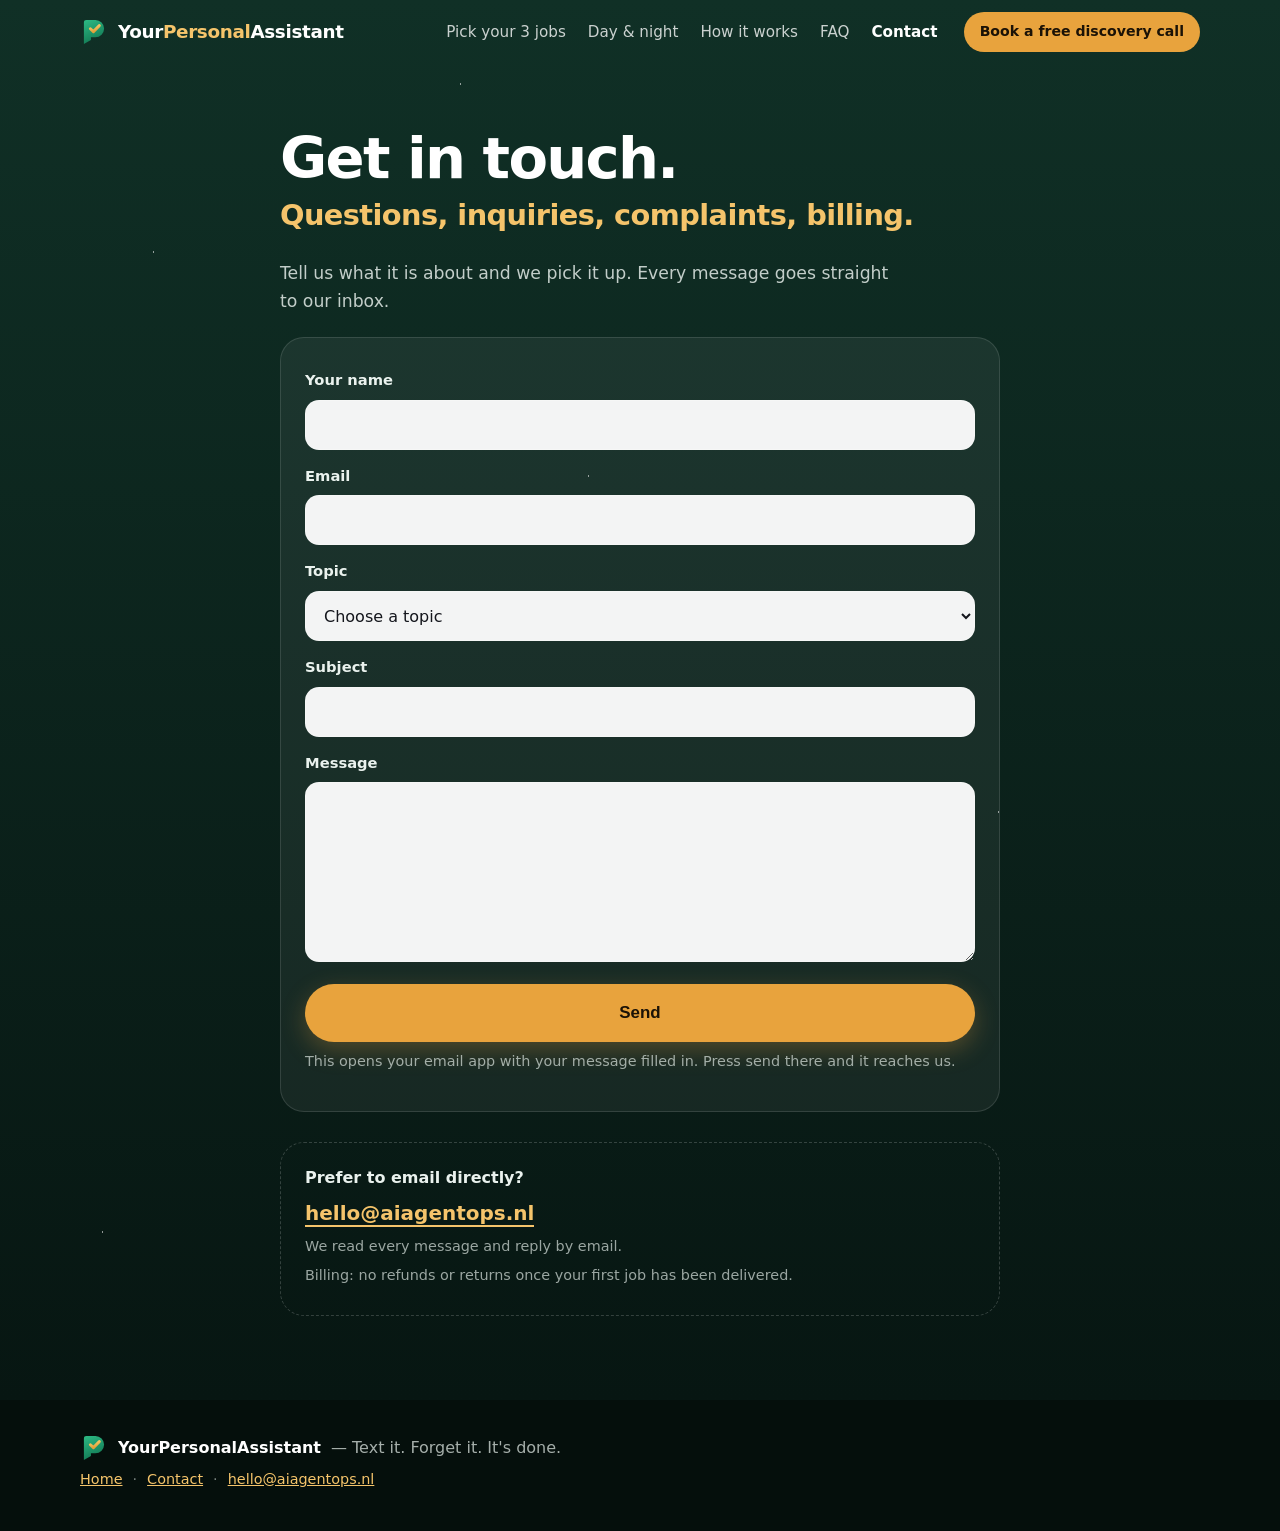
==== commit 335e9f58: "v10: free discovery call as the main step (hero, pricing card, nav), new "Talk to me first" section " ====
--- a/contact.html
+++ b/contact.html
@@ -36,7 +36,7 @@
       <a href="/#faq">FAQ</a>
       <a href="/contact" aria-current="page">Contact</a>
     </nav>
-    <a class="btn btn-sm" href="/#join">Reserve<span class="long">&nbsp;· €49.99 + VAT setup</span></a>
+    <a class="btn btn-sm" href="/#call"><span class="short">Free call</span><span class="long">Book a free discovery call</span></a>
   </div>
 </header>
 
--- a/styles.css
+++ b/styles.css
@@ -421,3 +421,145 @@
 .chat-snd{all:unset;cursor:pointer;display:grid;place-items:center;width:38px;height:38px;border-radius:50%;flex:none;font-size:1.15rem;line-height:1}
 .chat-snd:hover,.chat-snd:focus-visible{background:rgba(255,255,255,.15)}
 .chat-snd:focus-visible{outline:2px solid #fff}
+
+.pp.pp-one{grid-template-columns:1fr;max-width:380px;margin-left:auto;margin-right:auto}
+.pp-sum + .pp-maint{margin:-16px 0 8px}
+@media(max-width:480px){.hero-price i{display:none}}
+
+
+/* ===== v10: corporate pricing card + tidy hero offer + aligned steps (8px grid) ===== */
+.price .wrap{max-width:1008px}
+.pc-intro{margin:0 0 32px}
+.pc-intro .kicker{color:var(--brand2);margin-bottom:8px}
+.pc-intro h2{margin:0;max-width:none;font-size:clamp(2rem,5.2vw,3rem)}
+.pc{display:grid;grid-template-columns:1fr;background:var(--night);color:#eaf2ee;border-radius:24px;overflow:hidden;
+  box-shadow:0 1px 0 rgba(255,255,255,.06) inset,0 0 0 1px rgba(11,31,25,.9),0 32px 80px -24px rgba(11,31,25,.45);text-align:left}
+.pc p{margin:0}
+.pc-main{position:relative;padding:40px 32px 32px;background:linear-gradient(180deg,rgba(232,163,61,.10),rgba(232,163,61,0) 70%)}
+.pc{position:relative}
+.pc::before{content:"";position:absolute;left:0;right:0;top:0;height:3px;z-index:1;background:linear-gradient(90deg,var(--accent),var(--accent2))}
+.pc-label{display:inline-block;font-size:.75rem;line-height:1;font-weight:800;letter-spacing:.14em;text-transform:uppercase;color:var(--accent2);
+  padding:8px 12px;border-radius:999px;background:rgba(245,196,107,.10);box-shadow:inset 0 0 0 1px rgba(245,196,107,.35)}
+.pc-price{display:flex;align-items:baseline;gap:8px;margin-top:24px!important}
+.pc-amt{font-size:clamp(3.5rem,12vw,4.5rem);line-height:1;font-weight:850;letter-spacing:-.045em;color:#fff;font-variant-numeric:tabular-nums}
+.pc-vat{font-size:1.125rem;font-weight:700;color:rgba(234,242,238,.72)}
+.pc-sub{margin-top:8px!important;font-size:1.0625rem;font-weight:700;color:#eaf2ee}
+.pc .pc-cta{display:flex;width:100%;margin-top:32px;min-height:56px;padding:0 24px;font-size:1rem;border-radius:12px}
+.pc-more{margin-top:16px!important;font-size:.875rem;line-height:1.5;color:rgba(234,242,238,.72)}
+.pc-inc{padding:32px;border-top:1px solid rgba(255,255,255,.08)}
+.pc-h{font-size:.75rem;line-height:1;font-weight:800;letter-spacing:.14em;text-transform:uppercase;color:rgba(234,242,238,.6);margin-bottom:16px!important}
+.pc-list,.pc-tl,.hero-notes{list-style:none;margin:0;padding:0}
+.pc-list li{position:relative;padding:16px 0 16px 36px;font-size:1rem;line-height:1.5;color:#eaf2ee;border-top:1px solid rgba(255,255,255,.08)}
+.pc-list li:first-child{border-top:0;padding-top:8px}
+.pc-list li::before{content:"";position:absolute;left:0;top:18px;width:20px;height:20px;background:url("data:image/svg+xml,%3Csvg xmlns='http://www.w3.org/2000/svg' viewBox='0 0 20 20'%3E%3Ccircle cx='10' cy='10' r='10' fill='%23f5c46b' fill-opacity='.16'/%3E%3Cpath d='M6 10.4l2.6 2.6L14 7.6' fill='none' stroke='%23f5c46b' stroke-width='1.8' stroke-linecap='round' stroke-linejoin='round'/%3E%3C/svg%3E") center/20px no-repeat}
+.pc-list li:first-child::before{top:10px}
+.pc-terms{grid-column:1/-1;padding:24px 32px 32px;background:rgba(0,0,0,.18);border-top:1px solid rgba(255,255,255,.08)}
+.pc-tl{display:grid;gap:12px}
+.pc-tl li{position:relative;padding-left:32px;font-size:.9375rem;line-height:1.5;color:#d6e2dc}
+.pc-tl li::before{content:"";position:absolute;left:0;top:2px;width:20px;height:20px;background:url("data:image/svg+xml,%3Csvg xmlns='http://www.w3.org/2000/svg' viewBox='0 0 20 20'%3E%3Ccircle cx='10' cy='10' r='8.6' fill='none' stroke='%23c9d6d0' stroke-width='1.5'/%3E%3Cpath d='M10 9v5' stroke='%23c9d6d0' stroke-width='1.7' stroke-linecap='round'/%3E%3Ccircle cx='10' cy='6.3' r='1.05' fill='%23c9d6d0'/%3E%3C/svg%3E") center/20px no-repeat}
+@media(min-width:800px){
+  .pc{grid-template-columns:minmax(0,5fr) minmax(0,6fr)}
+  .pc-main{padding:48px 40px 40px;border-right:1px solid rgba(255,255,255,.08)}
+  .pc-inc{padding:48px 40px 40px;border-top:0}
+  .pc-terms{padding:24px 40px}
+  .pc-tl{grid-template-columns:1fr 1fr;gap:16px 40px}
+}
+@media(max-width:400px){.pc-main,.pc-inc{padding-left:24px;padding-right:24px}.pc-terms{padding:24px}}
+
+/* hero offer: one aligned block instead of loose lines */
+.hero-offer{margin:8px 0 0;max-width:480px}
+.hero-offer .hero-price{display:flex;align-items:center;gap:16px;margin:0;padding:16px 20px;border-radius:16px;font-size:1rem;
+  background:rgba(232,163,61,.10);box-shadow:inset 0 0 0 1px rgba(245,196,107,.40)}
+.hero-offer .hero-price b{font-size:2rem;line-height:1;font-weight:850;letter-spacing:-.035em;color:#fff;white-space:nowrap}
+.hero-offer .hp-t{display:flex;flex-direction:column;gap:4px;padding-left:16px;border-left:1px solid rgba(245,196,107,.35);line-height:1.25}
+.hero-offer .hp-t span{font-weight:700;color:var(--accent2);font-size:.9375rem}
+.hero-offer .hp-t span+span{color:#eaf2ee}
+.hero-notes{display:grid;gap:8px;margin-top:16px}
+.hero-notes li{position:relative;padding-left:28px;font-size:.875rem;line-height:1.5;color:rgba(234,242,238,.8)}
+.hero-notes li::before{content:"";position:absolute;left:0;top:1px;width:18px;height:18px;background:url("data:image/svg+xml,%3Csvg xmlns='http://www.w3.org/2000/svg' viewBox='0 0 20 20'%3E%3Ccircle cx='10' cy='10' r='8.6' fill='none' stroke='%23f5c46b' stroke-width='1.5'/%3E%3Cpath d='M10 9v5' stroke='%23f5c46b' stroke-width='1.7' stroke-linecap='round'/%3E%3Ccircle cx='10' cy='6.3' r='1.05' fill='%23f5c46b'/%3E%3C/svg%3E") center/18px no-repeat;opacity:.9}
+@media(max-width:420px){.hero-offer .hero-price{padding:16px}.hero-offer .hero-price b{font-size:1.75rem}}
+
+/* how it works: aligned step cards */
+.how .steps{margin-top:32px;gap:16px;counter-reset:none}
+.how .steps li{display:grid;grid-template-columns:40px 1fr;column-gap:16px;align-items:start;padding:24px;border-radius:16px;text-align:left;
+  box-shadow:0 0 0 1px var(--line),0 8px 24px -12px rgba(20,22,28,.12)}
+.how .steps .sn{width:40px;height:40px;margin:0;font-size:1rem;grid-row:1/3}
+.how .steps h3{margin:8px 0 8px;font-size:1.0625rem;line-height:1.3}
+.how .steps p{grid-column:2;font-size:.9375rem;line-height:1.6}
+@media(max-width:560px){.hero .cta-row{display:grid;grid-template-columns:1fr;gap:12px}.hero .cta-row .btn{width:100%}.hero-offer{max-width:none}}
+.how .steps li{align-content:start}
+@media(min-width:800px){.pc-tl{grid-template-columns:5fr 6fr;column-gap:66.667px}}
+
+/* ===== v10b: hero media row: chat widget left, showcase video right ===== */
+.hero-media{display:flex;flex-direction:column;gap:40px;width:100%;min-width:0}
+.hero-media .hero-video{order:-1}
+.hero-video{margin:0;width:100%;display:flex;flex-direction:column;align-items:center}
+.hv-card{position:relative;width:100%;max-width:440px;aspect-ratio:4/5;border-radius:24px;overflow:hidden;background:#0d1512 url(media/showcase_poster.jpg) center/cover no-repeat;
+  border:1px solid rgba(232,163,61,.55);box-shadow:0 0 0 1px rgba(0,0,0,.25),0 24px 64px rgba(0,0,0,.5),0 0 40px rgba(232,163,61,.10)}
+.hv-el{display:block;width:100%;height:100%;object-fit:cover}
+.hv-snd{position:absolute;right:16px;bottom:16px;display:inline-flex;align-items:center;gap:8px;height:40px;padding:0 16px 0 12px;border-radius:999px;cursor:pointer;
+  font:600 .85rem/1 inherit;font-family:inherit;color:#fff;background:rgba(11,31,25,.72);border:1px solid rgba(245,196,107,.6);-webkit-backdrop-filter:blur(6px);backdrop-filter:blur(6px);transition:background .2s,border-color .2s}
+.hv-snd:hover,.hv-snd:focus-visible{background:rgba(11,31,25,.9);border-color:var(--accent2)}
+.hv-snd:focus-visible{outline:2px solid var(--accent2);outline-offset:2px}
+.hv-snd.on{border-color:rgba(255,255,255,.35)}
+.hv-i{font-size:1rem}
+@media(max-width:959px){
+  .hero-phone{width:100%}
+  .hero-phone .phone{width:100%;max-width:440px;transform:none}
+  .hv-card{max-width:440px}
+}
+@media(min-width:960px){
+  .hero-in{grid-template-columns:1fr;gap:56px}
+  .hero-copy{max-width:760px}
+  .hero-media{display:grid;grid-template-columns:1fr 1fr;gap:48px;align-items:center}
+  .hero-media .hero-video{order:0}
+  .hero-media .hero-phone .phone{width:340px}
+  .hv-card{max-width:432px}
+}
+@media(min-width:960px){
+  .hero-copy{max-width:none;display:grid;grid-template-columns:7fr 5fr;column-gap:56px;align-items:end}
+  .hero-copy > .eyebrow,.hero-copy > .brandline,.hero-copy > h1{grid-column:1}
+  .hero-copy > h1{margin-bottom:0}
+  .hero-act{grid-column:2;grid-row:1 / span 3;align-self:end}
+}
+@media(min-width:960px){.hero-copy{grid-template-columns:13fr 11fr;column-gap:48px}.hero-act .cta-row{flex-wrap:nowrap}}
+@media(min-width:960px){.hero-copy{grid-template-columns:7fr 5fr;column-gap:56px}.hero-act .cta-row{display:flex;flex-direction:column;align-items:stretch;gap:16px;flex-wrap:nowrap}.hero-act .cta-row .btn{width:100%;text-align:center;justify-content:center;white-space:nowrap;margin:0}}
+
+/* ===== v10c: free discovery call section + secondary CTA ===== */
+.nav .btn-sm .short{display:inline}
+@media(min-width:560px){.nav .btn-sm .short{display:none}}
+.pc-alt{display:inline-flex;align-items:center;min-height:40px;margin-top:8px;font-size:.9375rem;font-weight:700;color:var(--accent2);text-decoration:none}
+.pc-alt:hover,.pc-alt:focus-visible{text-decoration:underline;text-underline-offset:4px}
+.dc{border-top:1px solid rgba(11,31,25,.08)}
+.dc-grid{display:grid;gap:32px;align-items:start}
+.dc-intro{text-align:left}
+.dc-intro .kicker{color:var(--brand2);margin-bottom:8px}
+.dc-intro h2{margin:0;max-width:none;font-size:clamp(2rem,5.2vw,3rem)}
+.dc-lede{margin:16px 0 0;font-size:1.125rem;line-height:1.6;color:var(--ink);max-width:40ch;opacity:.86}
+.dc-form{position:relative;display:grid;gap:24px;background:#fff;border-radius:24px;padding:32px 24px;overflow:hidden;text-align:left;
+  box-shadow:0 0 0 1px rgba(11,31,25,.10),0 24px 64px -24px rgba(11,31,25,.30)}
+.dc-form::before{content:"";position:absolute;left:0;right:0;top:0;height:3px;background:linear-gradient(90deg,var(--accent),var(--accent2))}
+.dc-row{display:grid;gap:24px}
+.dc-f{display:grid;gap:8px;margin:0;min-width:0}
+.dc-f label,.dc-jobs legend{font-size:.9375rem;font-weight:700;color:var(--night)}
+.dc-opt{font-weight:500;color:rgba(11,31,25,.55)}
+.dc-f input[type=text],.dc-f input:not([type]),.dc-f input[type=email],.dc-f input[type=tel]{width:100%;min-height:48px;border-radius:12px;border:1.5px solid rgba(11,31,25,.18);background:#fff;color:var(--ink);padding:0 16px;font:inherit}
+.dc-f input:focus{border-color:var(--brand2);outline:none;box-shadow:0 0 0 3px rgba(47,125,100,.22)}
+.dc-f [aria-invalid="true"]{border-color:#c2412d!important;box-shadow:0 0 0 3px rgba(194,65,45,.15)}
+.dc-err{margin:0;min-height:0;font-size:.8125rem;color:#b3361f}
+.dc-err:empty{display:none}
+.dc-jobs{border:0;padding:0}
+.dc-jobs legend{padding:0;margin-bottom:8px}
+.dc-jobgrid{display:grid;grid-template-columns:1fr 1fr;gap:8px}
+.dc-job{position:relative;display:flex;align-items:center;gap:8px;min-height:48px;padding:0 12px;border-radius:12px;border:1.5px solid rgba(11,31,25,.14);background:#fbfaf6;cursor:pointer;font-size:.9375rem;font-weight:600!important;color:var(--night);line-height:1.25}
+.dc-job input{flex:0 0 auto;width:18px;height:18px;margin:0;accent-color:var(--brand)}
+.dc-job:has(input:checked){border-color:var(--brand2);background:rgba(47,125,100,.08)}
+.dc-job:has(input:focus-visible){outline:2px solid var(--brand2);outline-offset:2px}
+.dc-btn{width:100%;min-height:56px;border-radius:12px;margin:0}
+.dc-thanks{margin:0;padding:16px;border-radius:12px;background:rgba(47,125,100,.10);color:var(--night);font-weight:700;box-shadow:inset 0 0 0 1px rgba(47,125,100,.3)}
+.dc-note{margin:-8px 0 0;font-size:.875rem;line-height:1.5;color:rgba(11,31,25,.62)}
+.dc-note a{color:var(--brand)}
+@media(min-width:640px){.dc-row{grid-template-columns:1fr 1fr}.dc-jobgrid{grid-template-columns:repeat(3,1fr)}.dc-form{padding:40px}}
+@media(min-width:960px){.dc-grid{grid-template-columns:minmax(0,4fr) minmax(0,7fr);gap:56px}.dc-intro{position:sticky;top:112px}}
+.pc-alt span{margin-left:8px}
+@media(max-width:639px){.dc-job{font-size:.875rem;padding:0 8px 0 12px}}
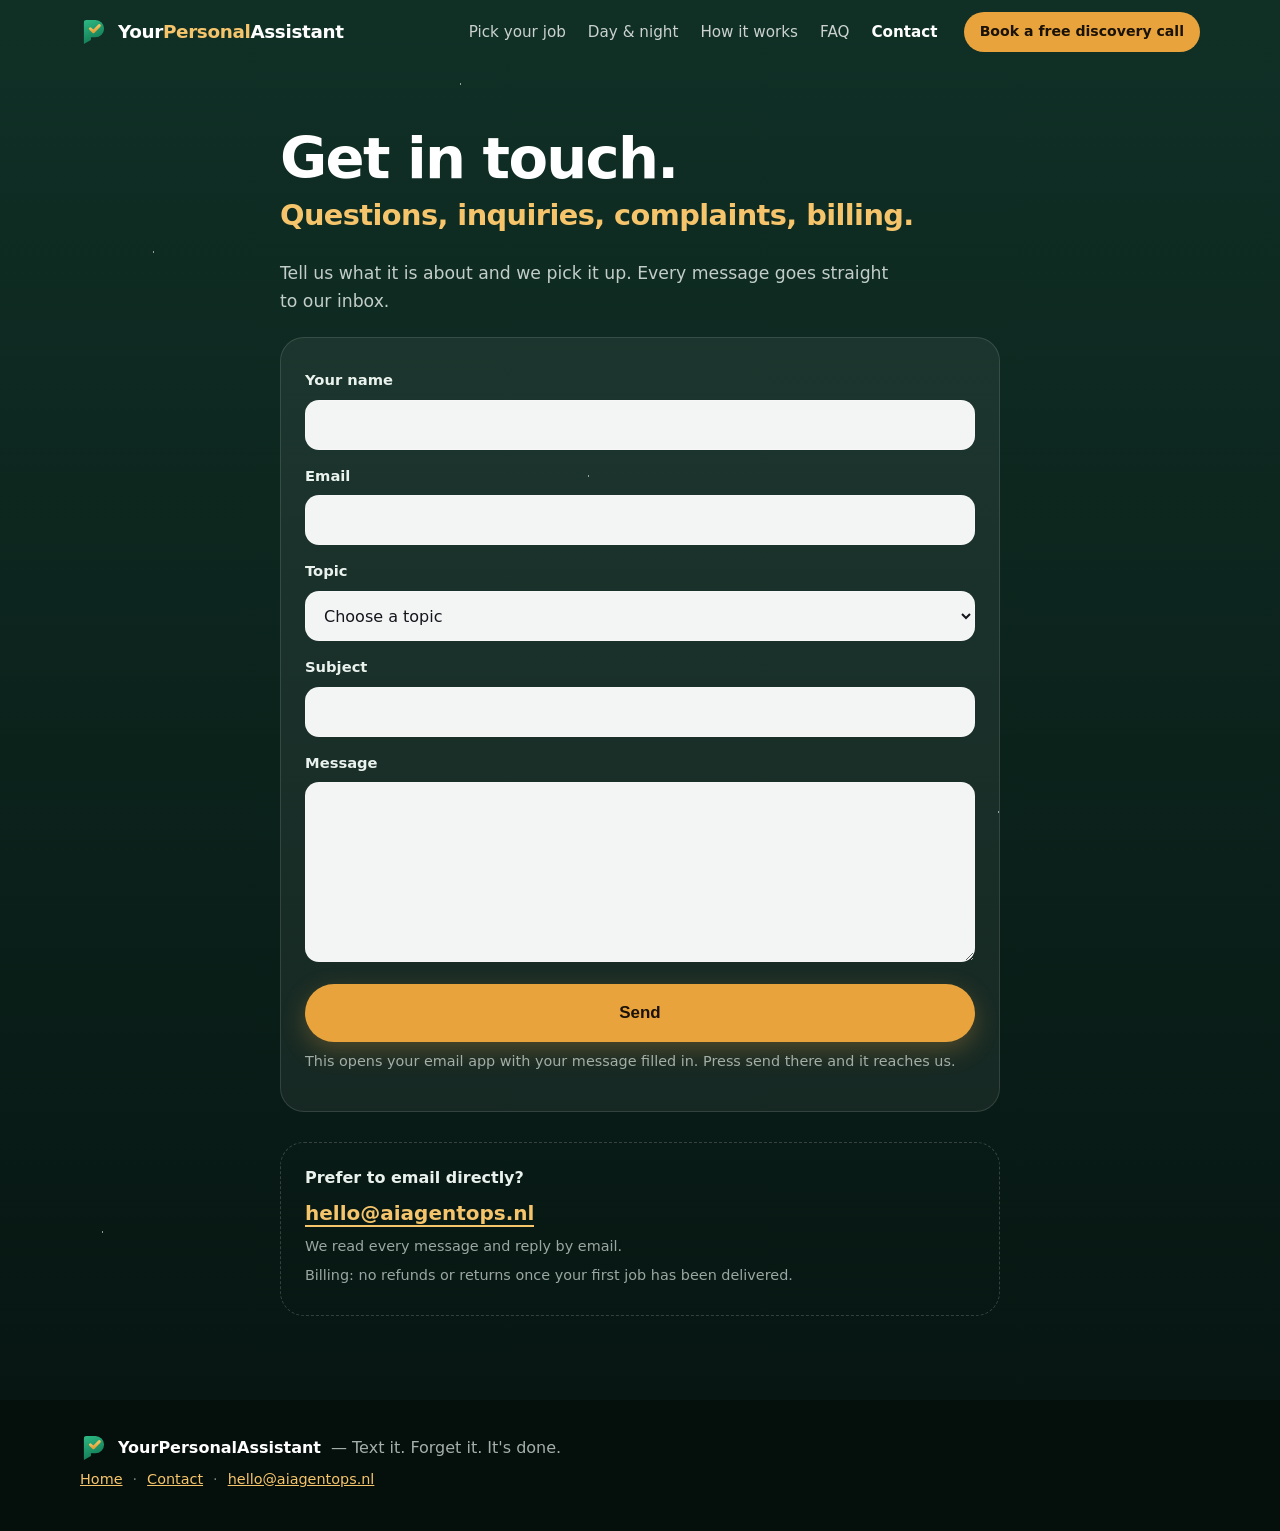
==== commit 11577c9f: "v12: one job for €49.99 + VAT setup (contact.html)" ====
--- a/contact.html
+++ b/contact.html
@@ -30,7 +30,7 @@
   <div class="wrap nav-in">
     <a class="logo" href="/" aria-label="YourPersonalAssistant home"><span class="mark" aria-hidden="true"></span><span class="wm">Your<span class="wm-p">Personal</span>Assistant</span></a>
     <nav aria-label="Sections">
-      <a href="/#does">Pick your 3 jobs</a>
+      <a href="/#does">Pick your job</a>
       <a href="/#day">Day &amp; night</a>
       <a href="/#how">How it works</a>
       <a href="/#faq">FAQ</a>
--- a/styles.css
+++ b/styles.css
@@ -563,3 +563,7 @@
 @media(min-width:960px){.dc-grid{grid-template-columns:minmax(0,4fr) minmax(0,7fr);gap:56px}.dc-intro{position:sticky;top:112px}}
 .pc-alt span{margin-left:8px}
 @media(max-width:639px){.dc-job{font-size:.875rem;padding:0 8px 0 12px}}
+
+/* v11: 13 jobs, keep the last orb centred */
+@media(min-width:640px) and (max-width:1019px){.jgrid>.jc:last-child:nth-child(2n+1){grid-column:1 / -1;justify-self:center;width:calc(50% - 11px)}}
+@media(min-width:1020px){.jgrid>.jc:last-child:nth-child(3n+1){grid-column:2}}
